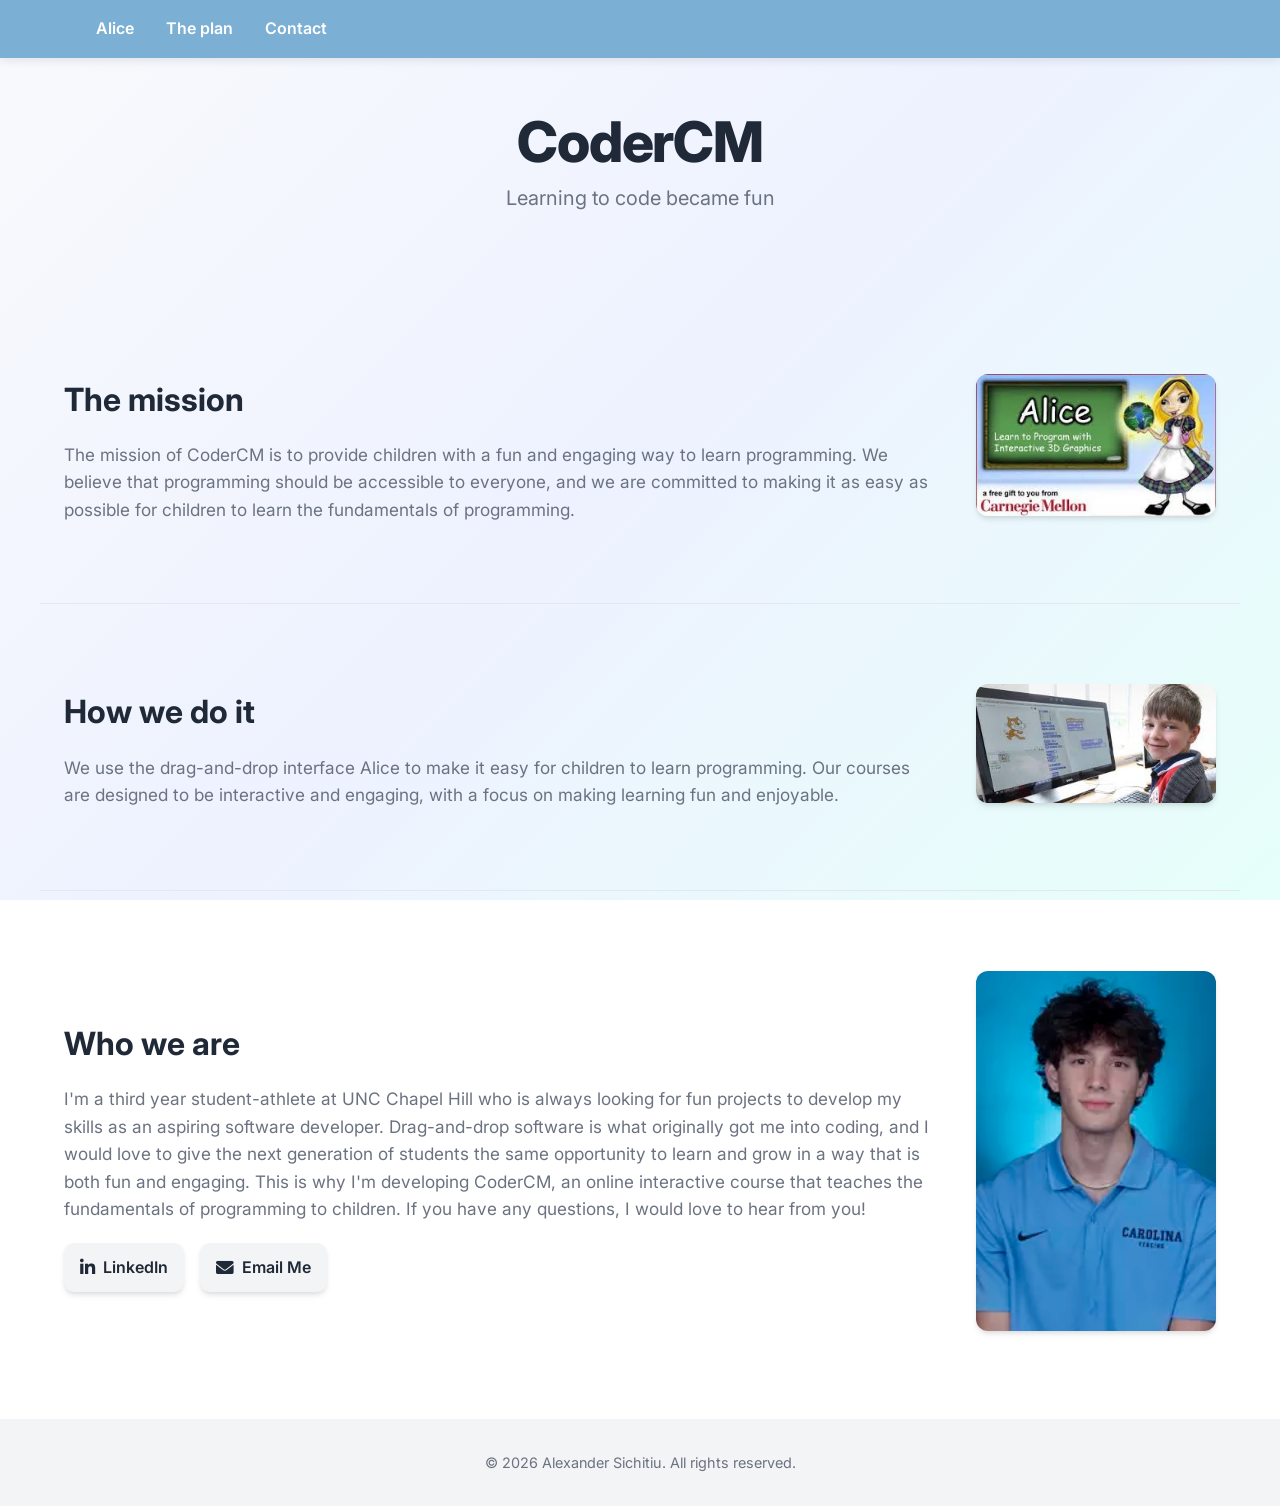
==== index.html @ b9391777 "Initial commit" ====
<!DOCTYPE html>
<html lang="en">
<head>
    <meta charset="UTF-8">
    <meta name="viewport" content="width=device-width, initial-scale=1.0">
    <title>CoderCM</title>
    <link rel="stylesheet" href="styles.css">
    <link rel="stylesheet" href="https://cdnjs.cloudflare.com/ajax/libs/font-awesome/6.0.0/css/all.min.css">
    <link href="https://fonts.googleapis.com/css2?family=Inter:wght@300;400;500;600;700&display=swap" rel="stylesheet">
</head>
<body>
    <header>
        <nav>
            <ul class="nav-links">
                <li><a href="Alice.html">Alice</a></li>
                <li><a href="Coursework.html">The plan</a></li>
                <li><a href="Next steps.html">Contact</a></li>
            </ul>
            <div class="hamburger">
                <div class="line"></div>
                <div class="line"></div>
                <div class="line"></div>
            </div>
        </nav>
    </header>

    <main>
        <section class="page-title section">
            <h1>CoderCM</h1>
            <p class="subtitle">Learning to code became fun</p>
        </section>
        <!-- Feature 1 -->
        <section class="feature section">
            <div class="feature-content">
                <h2>The mission</h2>
                <p>
                    The mission of CoderCM is to provide children with a fun and engaging way to learn programming. 
                    We believe that programming should be accessible to everyone, and we are committed to making 
                    it as easy as possible for children to learn the fundamentals of programming. 
                </p>
            </div>
            <div class="feature-photo">
                <img src="images/download (2).jpg" alt="Feature illustration 1" loading="lazy" />
            </div>
        </section>

        <!-- Feature 2 -->
        <section class="feature section">
            <div class="feature-content">
                <h2>How we do it</h2>
                <p>
                    We use the drag-and-drop interface Alice to make it easy for children to learn programming. 
                    Our courses are designed to be interactive and engaging, with a focus on 
                    making learning fun and enjoyable. 
                </p>
            </div>
            <div class="feature-photo">
                <img src="images/download (3).jpg" alt="Feature illustration 2" loading="lazy" />
            </div>
        </section>

        <!-- Feature 3 -->
        <section class="feature section">
            <div class="feature-content">
                <h2>Who we are</h2>
                <p>
                    I'm a third year student-athlete at UNC Chapel Hill who is always looking for fun 
                    projects to develop my skills as an aspiring software developer. Drag-and-drop software 
                    is what originally got me into coding, and I would love to give the next generation of 
                    students the same opportunity to learn and grow in a way that is both fun and engaging. This 
                    is why I'm developing CoderCM, an online interactive course that teaches the fundamentals of 
                    programming to children. If you have any questions, I would love to hear from you!
                </p>
                <div class="mini-ctas">
                    <a class="mini-cta linkedin" href="https://www.linkedin.com/in/alexsichitiu/" target="_blank" rel="noopener noreferrer">
                        <i class="fab fa-linkedin-in"></i>
                        <span>LinkedIn</span>
                    </a>
                    <a class="mini-cta email" href="mailto:alex.sichitiu@gmail.com">
                        <i class="fas fa-envelope"></i>
                        <span>Email Me</span>
                    </a>
                </div>
            </div>
            <div class="feature-photo">
                <img src="images/crop.webp" alt="Feature illustration 3" loading="lazy" />
            </div>
        </section>
    </main>

    <footer>
        <p>&copy; <span id="current-year"></span> Alexander Sichitiu. All rights reserved.</p>
    </footer>

    <script src="script.js"></script>
</body>
</html>
---- styles.css ----
/* Base Styles */
:root {
    --primary-color: #2563eb;
    --secondary-color: #1e40af;
    --text-color: #1f2937;
    --light-text: #6b7280;
    --background: #ffffff;
    --light-bg: #f3f4f6;
    --border-radius: 8px;
    --box-shadow: 0 4px 6px -1px rgba(0, 0, 0, 0.1), 0 2px 4px -1px rgba(0, 0, 0, 0.06);
    --transition: all 0.3s ease;
    --carolina-blue: #7BAFD4; /* UNC Carolina Blue */
    /* Casual background gradient */
    --bg-grad-start: #f8fafc; /* soft slate */
    --bg-grad-mid: #eef2ff;   /* soft indigo tint */
    --bg-grad-end: #e6fffa;   /* soft teal tint */
}

* {
    margin: 0;
    padding: 0;
    box-sizing: border-box;
}

html {
    scroll-behavior: smooth;
}

body {
    font-family: 'Inter', sans-serif;
    line-height: 1.6;
    color: var(--text-color);
    /* Casual multi-stop gradient */
    background: linear-gradient(135deg, var(--bg-grad-start) 0%, var(--bg-grad-mid) 50%, var(--bg-grad-end) 100%);
    background-attachment: fixed; /* subtle parallax on scroll */
}

a {
    text-decoration: none;
    color: var(--primary-color);
    transition: var(--transition);
}

a:hover {
    color: var(--secondary-color);
}

section {
    padding: 5rem 1.5rem;
}

.section {
    max-width: 1200px;
    margin: 0 auto;
}

.section-title {
    font-size: 2.5rem;
    margin-bottom: 3rem;
    text-align: center;
    position: relative;
    color: var(--text-color);
}

.section-title::after {
    content: '';
    display: block;
    width: 80px;
    height: 4px;
    background: var(--primary-color);
    margin: 0.5rem auto 0;
    border-radius: 2px;
}

/* Page Title (homepage) */
.page-title {
    padding-top: 7rem; /* account for fixed header */
    text-align: center;
}

.page-title h1 {
    font-size: clamp(2.25rem, 4vw + 1rem, 3.5rem);
    line-height: 1.1;
    font-weight: 800;
    letter-spacing: -0.02em;
    color: var(--text-color);
}

.page-title .subtitle {
    margin-top: 0.5rem;
    font-size: clamp(1rem, 1.2vw + 0.6rem, 1.25rem);
    color: var(--light-text);
}

/* Table of Contents */
.toc-section {
    padding-top: 7rem; /* a bit more space since it's near the top under fixed header */
}

.toc-card {
    max-width: 900px;
    margin: 0 auto;
    background: #fff;
    border-radius: var(--border-radius);
    box-shadow: var(--box-shadow);
    padding: 2rem;
}

.toc-list {
    counter-reset: toc-counter;
}

.toc-list > li {
    margin: 0.5rem 0;
    font-weight: 600;
}

.toc-list ol,
.toc-list ul {
    margin-left: 1.25rem;
    margin-top: 0.25rem;
}

.toc-list a {
    color: var(--text-color);
}

.toc-list a:hover {
    color: var(--primary-color);
    text-decoration: underline;
}

.btn {
    display: inline-block;
    padding: 0.75rem 1.5rem;
    border-radius: var(--border-radius);
    font-weight: 500;
    cursor: pointer;
    transition: var(--transition);
    text-align: center;
    border: none;
    font-size: 1rem;
}

.btn-primary {
    background-color: var(--primary-color);
    color: white;
}

.btn-primary:hover {
    background-color: var(--secondary-color);
    color: white;
    transform: translateY(-2px);
}

.btn-secondary {
    background-color: transparent;
    border: 2px solid var(--primary-color);
    color: var(--primary-color);
    margin-left: 1rem;
}

.btn-secondary:hover {
    background-color: var(--primary-color);
    color: white;
    transform: translateY(-2px);
}

/* Header & Navigation */
header {
    position: fixed;
    top: 0;
    left: 0;
    width: 100%;
    background-color: var(--carolina-blue);
    box-shadow: 0 2px 10px rgba(0, 0, 0, 0.1);
    z-index: 1000;
}

nav {
    display: flex;
    justify-content: space-between;
    align-items: center;
    max-width: 1200px;
    margin: 0 auto;
    padding: 1rem 1.5rem;
}

.logo {
    font-size: 1.5rem;
    font-weight: 700;
    color: var(--primary-color);
}

.nav-links {
    display: flex;
    list-style: none;
}

.nav-links li {
    margin-left: 2rem;
}

.nav-links a {
    color: #ffffff;
    font-weight: 600;
    position: relative;
}

.nav-links a::after {
    content: '';
    position: absolute;
    width: 0;
    height: 2px;
    bottom: -4px;
    left: 0;
    background-color: rgba(255,255,255,0.85);
    transition: var(--transition);
}

.nav-links a:hover::after {
    width: 100%;
}

.hamburger {
    display: none;
    cursor: pointer;
}

.hamburger .line {
    width: 25px;
    height: 2px;
    background-color: #ffffff;
    margin: 6px 0;
    transition: var(--transition);
}

/* Hero Section */
.hero {
    min-height: 100vh;
    display: flex;
    align-items: center;
    padding: 6rem 1.5rem 3rem;
    background: linear-gradient(135deg, #f8fafc 0%, #e2e8f0 100%);
}

.hero-content {
    max-width: 600px;
}

.hero h1 {
    font-size: 3rem;
    margin-bottom: 1rem;
    line-height: 1.2;
}

.highlight {
    color: var(--primary-color);
    position: relative;
    display: inline-block;
}

.highlight::after {
    content: '';
    position: absolute;
    bottom: 5px;
    left: 0;
    width: 100%;
    height: 10px;
    background-color: rgba(37, 99, 235, 0.2);
    z-index: -1;
}

.hero h2 {
    font-size: 1.5rem;
    font-weight: 400;
    margin-bottom: 1.5rem;
    color: var(--light-text);
}

.hero p {
    font-size: 1.1rem;
    margin-bottom: 2rem;
    color: var(--light-text);
}

.cta-buttons {
    display: flex;
    gap: 1rem;
    margin-top: 2rem;
}

/* Feature Sections (homepage) */
.feature.section {
    display: grid;
    grid-template-columns: 1fr auto; /* text flexible, image sized by content */
    align-items: center;
    gap: 2.5rem;
}

.feature + .feature {
    border-top: 1px solid #e5e7eb;
}

/* Alternate layout for middle section for visual rhythm */
.feature-content { grid-column: 1; }
.feature-photo { grid-column: 2; justify-self: end; }

.feature-content h2 {
    font-size: 2rem;
    margin-bottom: 1rem;
}

.feature-content p {
    color: var(--light-text);
    font-size: 1.075rem;
}

.feature-photo img {
    width: min(240px, 30vw); /* smaller image */
    height: auto;
    border-radius: 12px;
    box-shadow: var(--box-shadow);
}

/* Mini CTA boxes under feature 3 */
.mini-ctas {
    display: flex;
    gap: 1rem;
    margin-top: 1.25rem;
    flex-wrap: wrap;
}

.mini-cta {
    display: inline-flex;
    align-items: center;
    gap: 0.5rem;
    background: var(--light-bg);
    color: var(--text-color);
    padding: 0.75rem 1rem;
    border-radius: 10px;
    box-shadow: var(--box-shadow);
    font-weight: 600;
    transition: var(--transition);
}

.mini-cta i { font-size: 1.1rem; }

.mini-cta:hover {
    transform: translateY(-2px);
}

.mini-cta.linkedin:hover {
    background: #0a66c2;
    color: #ffffff;
}

.mini-cta.email:hover {
    background: var(--primary-color);
    color: #ffffff;
}

@media (max-width: 576px) {
    .mini-ctas {
        gap: 0.75rem;
    }
    .mini-cta {
        width: 100%;
        justify-content: center;
    }
}

@media (max-width: 992px) {
    .feature.section {
        grid-template-columns: 1fr;
        gap: 1.5rem;
        text-align: left;
    }

    .feature-content, .feature-photo {
        grid-column: auto;
    }
}

/* About Section */
.about-content {
    display: flex;
    gap: 3rem;
    align-items: center;
}

.about-text {
    flex: 1;
}

.about-text p {
    margin-bottom: 1.5rem;
    line-height: 1.8;
}

.skills {
    margin-top: 2rem;
}

.skills h3 {
    margin-bottom: 1rem;
    font-size: 1.25rem;
}

.skill-tags {
    display: flex;
    flex-wrap: wrap;
    gap: 0.75rem;
}

.skill-tags span {
    background-color: var(--light-bg);
    padding: 0.5rem 1rem;
    border-radius: 20px;
    font-size: 0.9rem;
    font-weight: 500;
    color: var(--text-color);
    transition: var(--transition);
}

.skill-tags span:hover {
    background-color: var(--primary-color);
    color: white;
    transform: translateY(-2px);
}

/* Projects Section */
.projects-grid {
    display: grid;
    grid-template-columns: repeat(auto-fill, minmax(300px, 1fr));
    gap: 2rem;
    margin-top: 2rem;
}

.project-card {
    background: white;
    border-radius: var(--border-radius);
    overflow: hidden;
    box-shadow: var(--box-shadow);
    transition: var(--transition);
}

.project-card:hover {
    transform: translateY(-5px);
    box-shadow: 0 10px 20px rgba(0, 0, 0, 0.1);
}

.project-card h3 {
    padding: 1.5rem 1.5rem 0.5rem;
    font-size: 1.25rem;
}

.project-card p {
    padding: 0 1.5rem 1.5rem;
    color: var(--light-text);
}

.project-links {
    display: flex;
    padding: 0 1.5rem 1.5rem;
    gap: 1rem;
}

.project-links a {
    font-weight: 500;
    display: flex;
    align-items: center;
}

.project-links a i {
    margin-right: 0.5rem;
}

/* Experience Section */
.timeline {
    position: relative;
    max-width: 800px;
    margin: 0 auto;
}

.timeline::after {
    content: '';
    position: absolute;
    width: 2px;
    background-color: #e5e7eb;
    top: 0;
    bottom: 0;
    left: 50%;
    margin-left: -1px;
}

.timeline-item {
    padding: 10px 40px;
    position: relative;
    background-color: white;
    width: 50%;
    box-sizing: border-box;
    margin: 20px 0;
    border-radius: var(--border-radius);
    box-shadow: var(--box-shadow);
}

.timeline-item::after {
    content: '';
    position: absolute;
    width: 20px;
    height: 20px;
    right: -10px;
    background-color: white;
    border: 4px solid var(--primary-color);
    top: 30px;
    border-radius: 50%;
    z-index: 1;
}

.left {
    left: 0;
}

.right {
    left: 50%;
}

.right::after {
    left: -10px;
}

.timeline-item h3 {
    font-size: 1.25rem;
    margin-bottom: 0.5rem;
}

.company {
    color: var(--primary-color);
    font-weight: 500;
    margin-bottom: 0.5rem;
    display: block;
}

.date {
    color: var(--light-text);
    font-size: 0.9rem;
    margin-bottom: 1rem;
    display: block;
}

.timeline-item ul {
    padding-left: 1.5rem;
}

.timeline-item li {
    margin-bottom: 0.5rem;
    line-height: 1.6;
}

/* Contact Section */
.contact-content {
    max-width: 600px;
    margin: 0 auto;
    text-align: center;
}

.contact-content p {
    margin-bottom: 2rem;
    font-size: 1.1rem;
    color: var(--light-text);
}

.social-links {
    display: flex;
    justify-content: center;
    gap: 1.5rem;
    margin-top: 2rem;
}

.social-links a {
    display: flex;
    align-items: center;
    justify-content: center;
    width: 50px;
    height: 50px;
    border-radius: 50%;
    background-color: var(--light-bg);
    color: var(--text-color);
    font-size: 1.5rem;
    transition: var(--transition);
}

.social-links a:hover {
    background-color: var(--primary-color);
    color: white;
    transform: translateY(-3px);
}

/* Footer */
footer {
    text-align: center;
    padding: 2rem;
    background-color: var(--light-bg);
    color: var(--light-text);
    font-size: 0.9rem;
}

/* Decorative corner image */
.corner-image {
    position: fixed;
    right: 1rem;
    top: 80px; /* just below fixed header */
    width: min(220px, 22vw);
    height: auto;
    border-radius: 12px;
    box-shadow: 0 10px 25px rgba(0,0,0,0.2);
    opacity: 0.98;
    z-index: 900; /* below fixed header (1000) */
    pointer-events: none; /* don't block clicks */
    user-select: none;
}

/* Responsive Design */
@media (max-width: 992px) {
    .hero {
        flex-direction: column;
        text-align: center;
        padding-top: 8rem;
    }

    .hero-content {
        margin-bottom: 3rem;
    }

    .cta-buttons {
        justify-content: center;
    }

    .about-content {
        flex-direction: column;
    }

    .timeline::after {
        left: 31px;
    }

    .timeline-item {
        width: 100%;
        padding-left: 70px;
        padding-right: 25px;
    }

    .timeline-item::after {
        left: 21px;
    }

    .right {
        left: 0;
    }
}

@media (max-width: 768px) {
    .nav-links {
        position: fixed;
        top: 70px;
        left: -100%;
        width: 100%;
        height: calc(100vh - 70px);
        background-color: white;
        flex-direction: column;
        align-items: center;
        padding: 2rem 0;
        transition: var(--transition);
        box-shadow: 0 10px 15px -3px rgba(0, 0, 0, 0.1);
    }

    .nav-links.active {
        left: 0;
    }

    .nav-links li {
        margin: 1rem 0;
    }

    .hamburger {
        display: block;
    }

    .hamburger.active .line:nth-child(1) {
        transform: rotate(45deg) translate(5px, 6px);
    }

    .hamburger.active .line:nth-child(2) {
        opacity: 0;
    }

    .hamburger.active .line:nth-child(3) {
        transform: rotate(-45deg) translate(5px, -6px);
    }
}

@media (max-width: 576px) {
    .hero h1 {
        font-size: 2.5rem;
    }

    .hero h2 {
        font-size: 1.25rem;
    }

    .cta-buttons {
        flex-direction: column;
        gap: 1rem;
    }

    .btn-secondary {
        margin-left: 0;
    }

    section {
        padding: 3rem 1rem;
    }
}
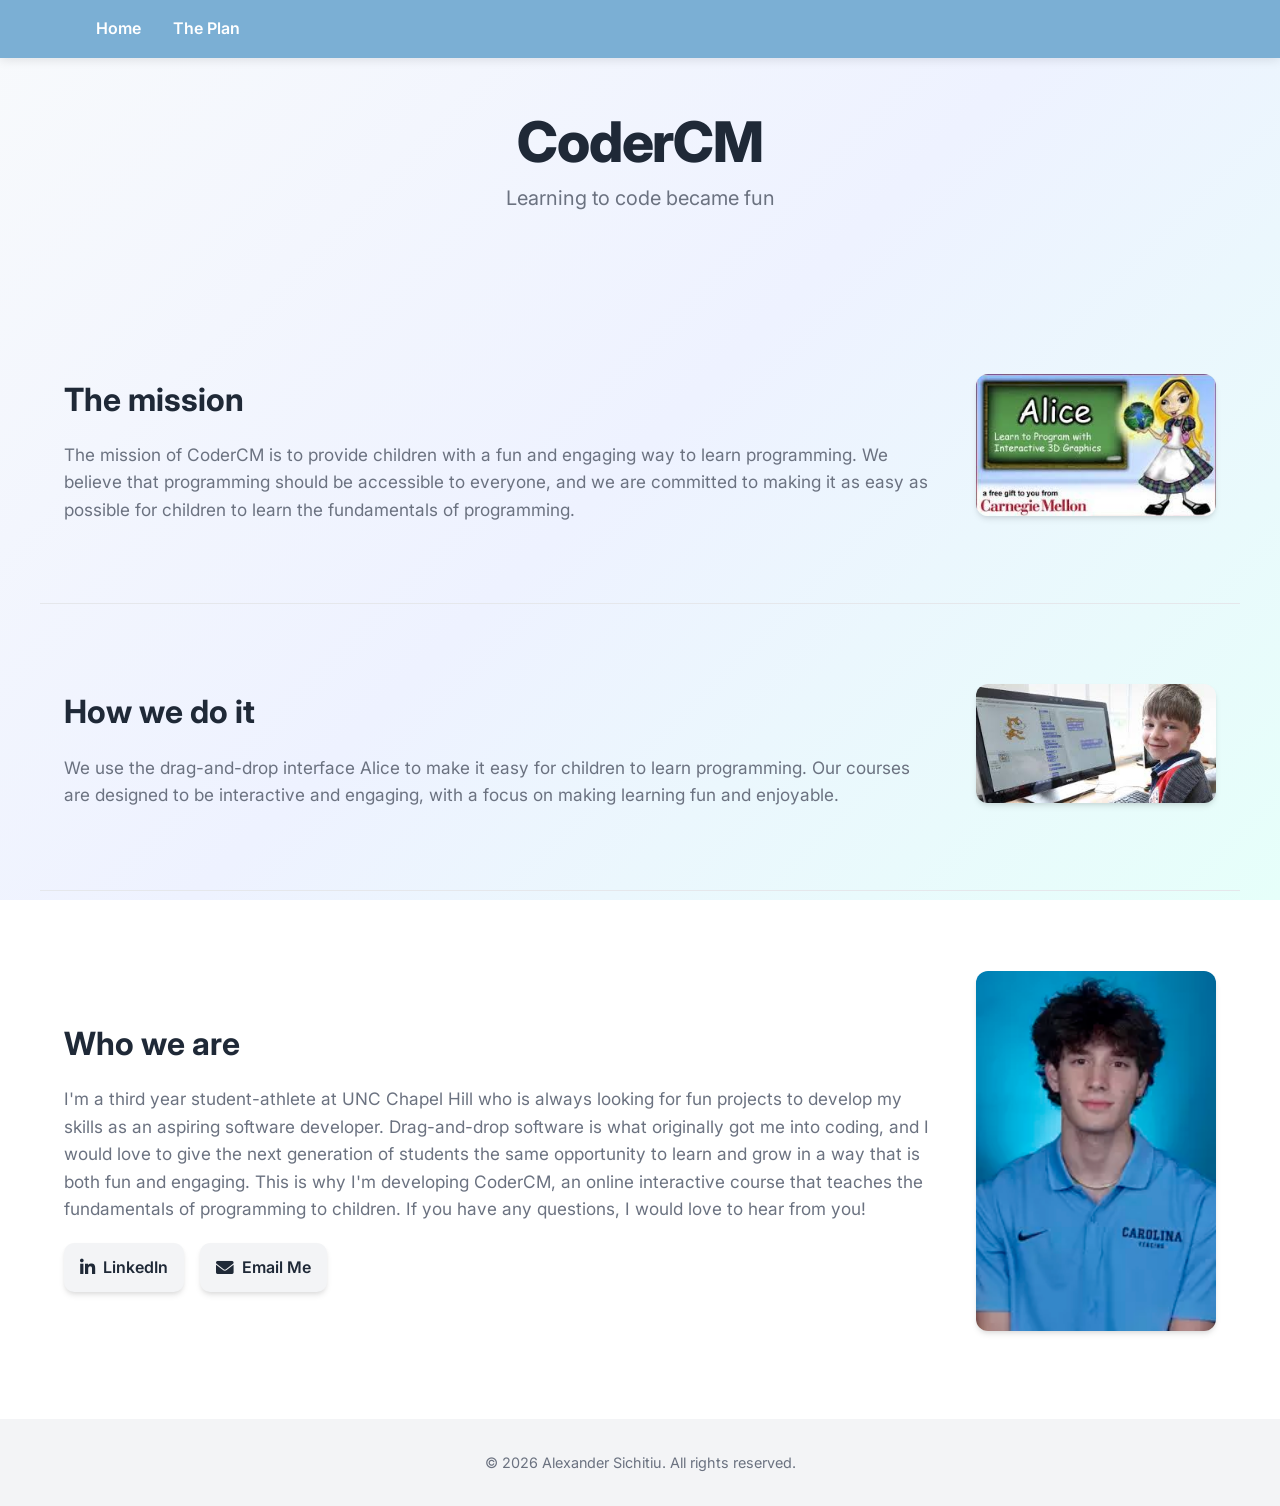
==== commit 581be757: "Add second page with responsive design and navigation updates" ====
--- a/index.html
+++ b/index.html
@@ -12,9 +12,8 @@
     <header>
         <nav>
             <ul class="nav-links">
-                <li><a href="Alice.html">Alice</a></li>
-                <li><a href="Coursework.html">The plan</a></li>
-                <li><a href="Next steps.html">Contact</a></li>
+                <li><a href="index.html">Home</a></li>
+                <li><a href="plan.html">The Plan</a></li>
             </ul>
             <div class="hamburger">
                 <div class="line"></div>
@@ -29,7 +28,7 @@
             <h1>CoderCM</h1>
             <p class="subtitle">Learning to code became fun</p>
         </section>
-        <!-- Feature 1 -->
+        <!-- Paragraph 1 -->
         <section class="feature section">
             <div class="feature-content">
                 <h2>The mission</h2>
@@ -44,7 +43,7 @@
             </div>
         </section>
 
-        <!-- Feature 2 -->
+        <!-- Paragraph 2 -->
         <section class="feature section">
             <div class="feature-content">
                 <h2>How we do it</h2>
@@ -59,7 +58,7 @@
             </div>
         </section>
 
-        <!-- Feature 3 -->
+        <!-- Paragraph 3 -->
         <section class="feature section">
             <div class="feature-content">
                 <h2>Who we are</h2>
@@ -94,4 +93,4 @@
 
     <script src="script.js"></script>
 </body>
-</html>
+</html>
--- a/styles.css
+++ b/styles.css
@@ -621,6 +621,98 @@
     user-select: none;
 }
 
+/* Plan Page Styles */
+.plan-overview {
+    text-align: center;
+}
+
+.course-grid {
+    display: grid;
+    grid-template-columns: repeat(auto-fill, minmax(300px, 1fr));
+    gap: 2rem;
+    margin-top: 2rem;
+}
+
+.course-module {
+    background: white;
+    border-radius: var(--border-radius);
+    padding: 1.5rem;
+    box-shadow: var(--box-shadow);
+    transition: var(--transition);
+}
+
+.course-module:hover {
+    transform: translateY(-5px);
+    box-shadow: 0 10px 20px rgba(0, 0, 0, 0.1);
+}
+
+.course-module h3 {
+    margin-bottom: 0.5rem;
+    color: var(--primary-color);
+}
+
+.course-module p {
+    color: var(--light-text);
+    line-height: 1.6;
+}
+
+.related-links {
+    display: flex;
+    gap: 1rem;
+    margin-top: 1.5rem;
+    flex-wrap: wrap;
+}
+
+.related-links a {
+    display: inline-flex;
+    align-items: center;
+    gap: 0.5rem;
+    background: var(--light-bg);
+    padding: 0.75rem 1rem;
+    border-radius: 8px;
+    font-weight: 500;
+    transition: var(--transition);
+}
+
+.related-links a:hover {
+    background: var(--primary-color);
+    color: white;
+    transform: translateY(-2px);
+}
+
+.outcomes {
+    max-width: 800px;
+    margin: 0 auto;
+}
+
+.outcomes-list {
+    list-style: none;
+    padding: 0;
+    display: grid;
+    grid-template-columns: 1fr;
+    gap: 1rem;
+    margin-top: 1.5rem;
+}
+
+.outcomes-list li {
+    background: white;
+    padding: 1rem;
+    border-radius: var(--border-radius);
+    box-shadow: var(--box-shadow);
+    position: relative;
+    padding-left: 3rem;
+}
+
+.outcomes-list li::before {
+    content: '✓';
+    position: absolute;
+    left: 1rem;
+    top: 1rem;
+    color: var(--primary-color);
+    font-weight: bold;
+    font-size: 1.2rem;
+}
+
 /* Responsive Design */
 @media (max-width: 992px) {
     .hero {
@@ -661,6 +753,22 @@
 }
 
 @media (max-width: 768px) {
+    .course-grid {
+        grid-template-columns: 1fr;
+    }
+
+    .related-links {
+        flex-direction: column;
+    }
+
+    .related-links a {
+        justify-content: center;
+    }
+
+    .outcomes-list li {
+        padding-left: 2.5rem;
+    }
+
     .nav-links {
         position: fixed;
         top: 70px;
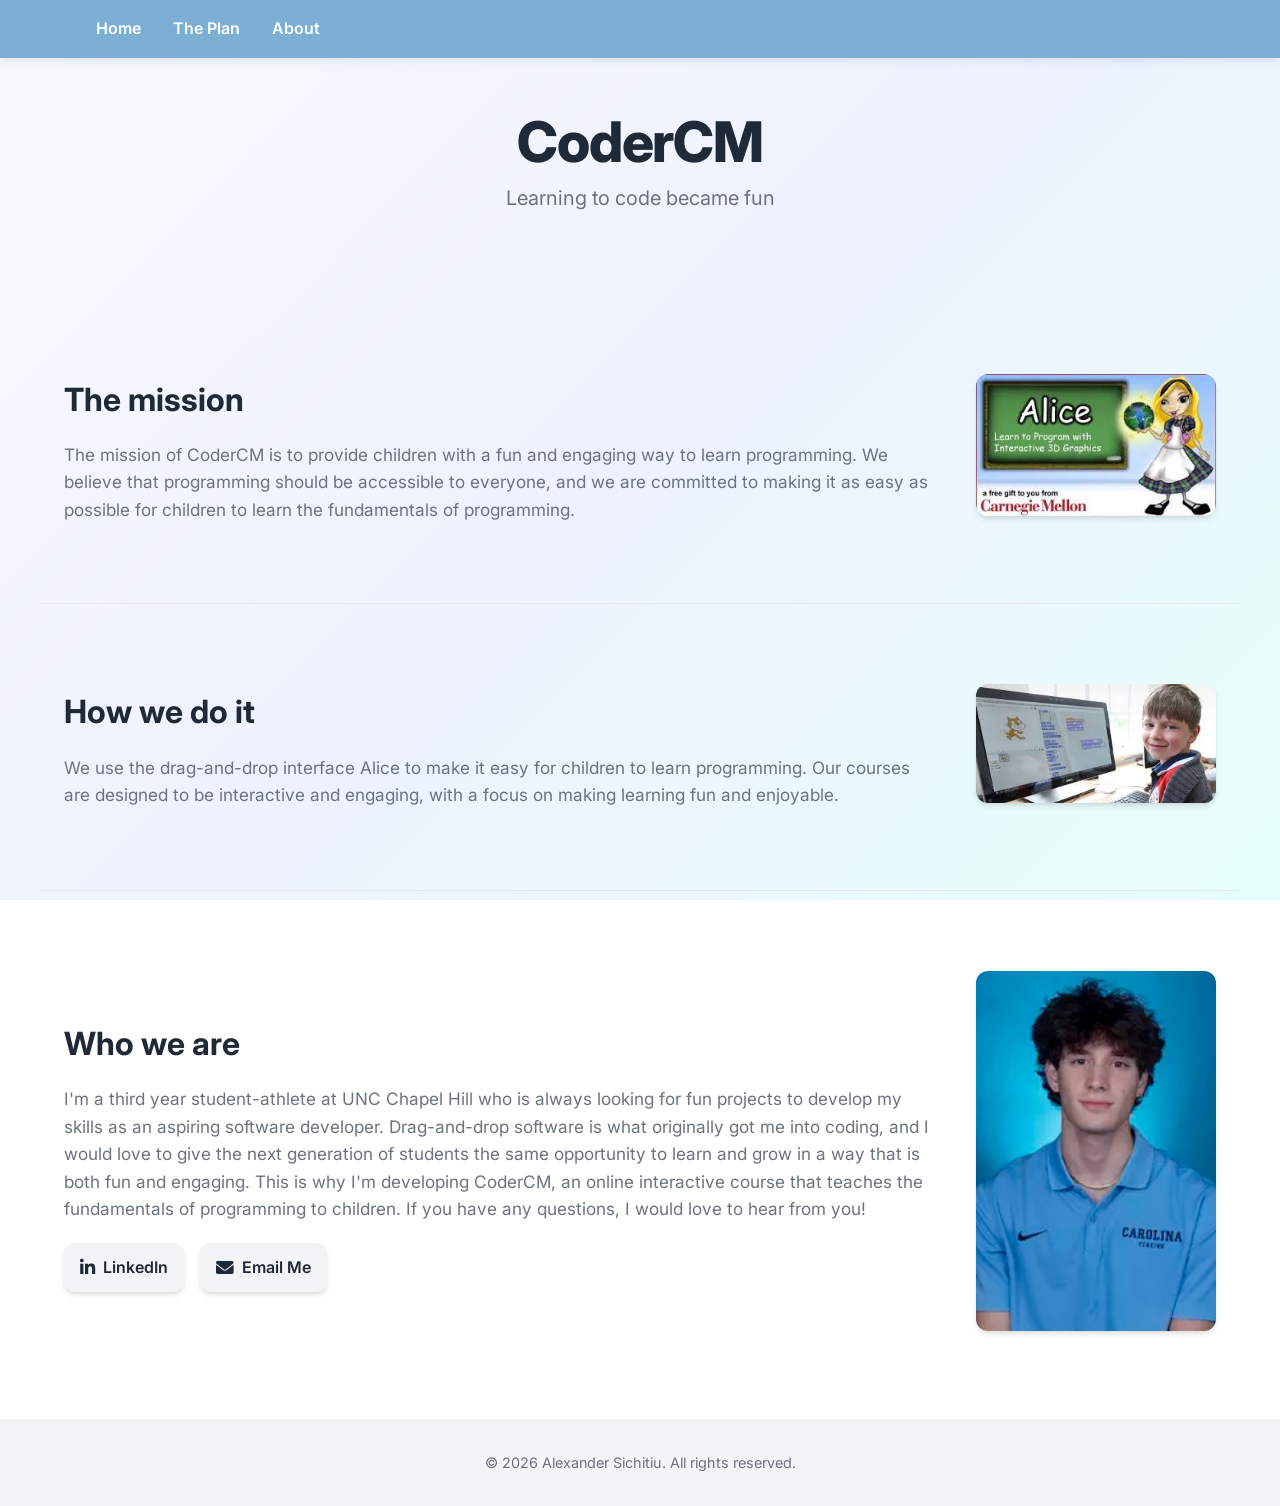
==== commit b1fb0e8d: "final changes" ====
--- a/index.html
+++ b/index.html
@@ -14,6 +14,7 @@
             <ul class="nav-links">
                 <li><a href="index.html">Home</a></li>
                 <li><a href="plan.html">The Plan</a></li>
+                <li><a href="about.html">About</a></li>
             </ul>
             <div class="hamburger">
                 <div class="line"></div>
--- a/styles.css
+++ b/styles.css
@@ -713,6 +713,53 @@
     font-size: 1.2rem;
 }
 
+/* About Page Styles */
+.mission {
+    text-align: center;
+}
+
+.mission-grid {
+    display: grid;
+    grid-template-columns: repeat(auto-fit, minmax(250px, 1fr));
+    gap: 2rem;
+    margin-top: 2rem;
+}
+
+.mission-item {
+    background: white;
+    border-radius: var(--border-radius);
+    padding: 1.5rem;
+    box-shadow: var(--box-shadow);
+    transition: var(--transition);
+}
+
+.mission-item:hover {
+    transform: translateY(-5px);
+    box-shadow: 0 10px 20px rgba(0, 0, 0, 0.1);
+}
+
+.mission-item h3 {
+    margin-bottom: 0.5rem;
+    color: var(--primary-color);
+}
+
+.mission-item p {
+    color: var(--light-text);
+    line-height: 1.6;
+}
+
+.contact-cta {
+    max-width: 800px;
+    margin: 0 auto;
+    text-align: center;
+}
+
+.contact-cta p {
+    margin-bottom: 2rem;
+    font-size: 1.1rem;
+    color: var(--light-text);
+}
+
 /* Responsive Design */
 @media (max-width: 992px) {
     .hero {
@@ -755,6 +802,14 @@
 @media (max-width: 768px) {
     .course-grid {
         grid-template-columns: 1fr;
+    }
+
+    .mission-grid {
+        grid-template-columns: 1fr;
+    }
+
+    .contact-cta {
+        text-align: left;
     }
 
     .related-links {
